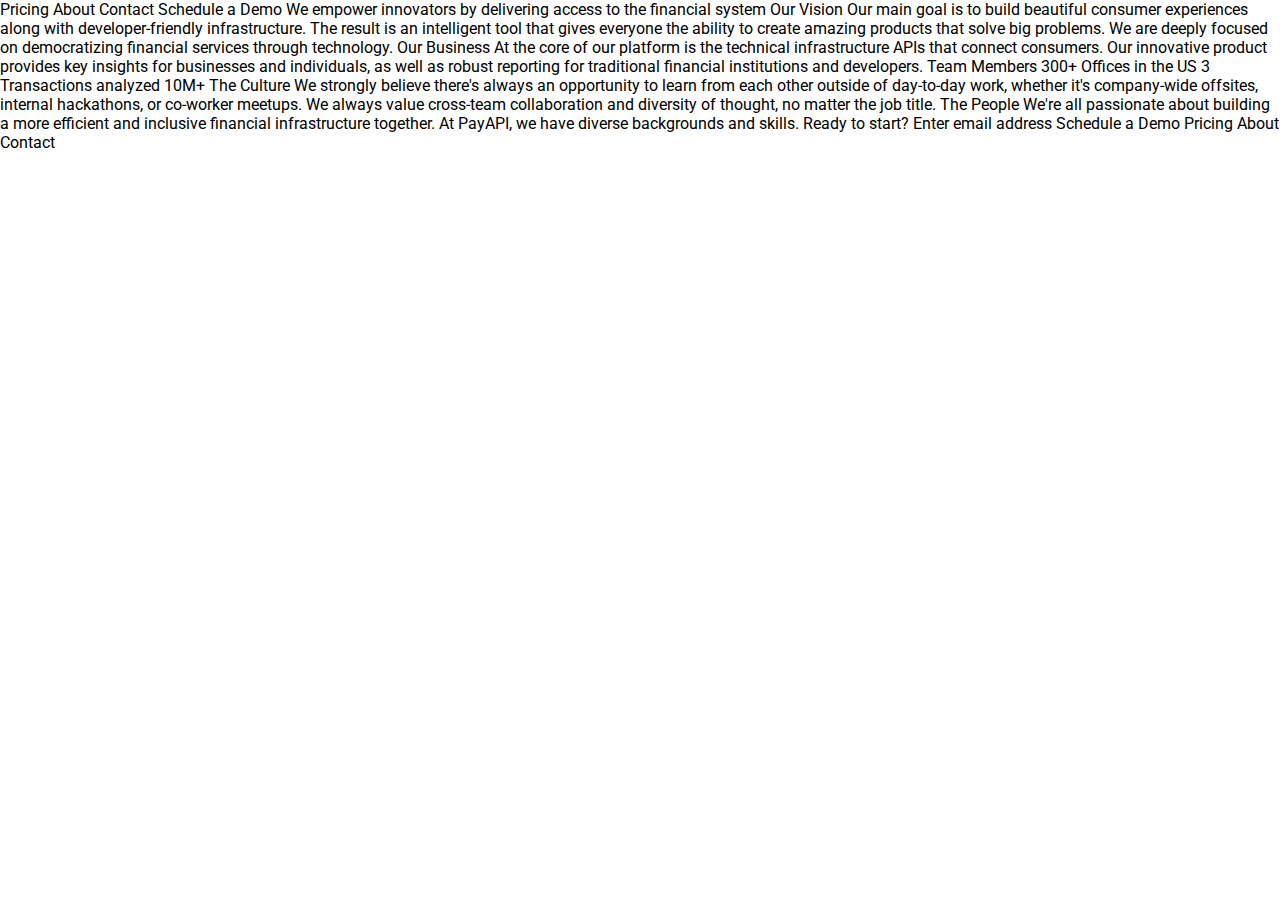
==== about.html @ fc0be500 "Initial Upload" ====
<!DOCTYPE html>
<html lang="en">
  <head>
    <meta charset="UTF-8" />
    <meta name="viewport" content="width=device-width, initial-scale=1.0" />
    <link
      rel="icon"
      type="image/png"
      sizes="32x32"
      href="assets/favicon-32x32.png"
    />
    <link rel="preconnect" href="https://fonts.googleapis.com" />
    <link rel="preconnect" href="https://fonts.gstatic.com" crossorigin />
    <link
      href="https://fonts.googleapis.com/css2?family=Roboto:wght@400;500;700&display=swap"
      rel="stylesheet"
    />
    <link rel="stylesheet" href="./styles/about.css" />
    <link rel="stylesheet" href="./styles/universal.css" />
    <title>PayAPI | About</title>
  </head>

  <body>
    Pricing About Contact Schedule a Demo We empower innovators by delivering
    access to the financial system Our Vision Our main goal is to build
    beautiful consumer experiences along with developer-friendly infrastructure.
    The result is an intelligent tool that gives everyone the ability to create
    amazing products that solve big problems. We are deeply focused on
    democratizing financial services through technology. Our Business At the
    core of our platform is the technical infrastructure APIs that connect
    consumers. Our innovative product provides key insights for businesses and
    individuals, as well as robust reporting for traditional financial
    institutions and developers. Team Members 300+ Offices in the US 3
    Transactions analyzed 10M+ The Culture We strongly believe there's always an
    opportunity to learn from each other outside of day-to-day work, whether
    it's company-wide offsites, internal hackathons, or co-worker meetups. We
    always value cross-team collaboration and diversity of thought, no matter
    the job title. The People We're all passionate about building a more
    efficient and inclusive financial infrastructure together. At PayAPI, we
    have diverse backgrounds and skills. Ready to start? Enter email address
    Schedule a Demo Pricing About Contact
  </body>
</html>
---- styles/universal.css ----
:root {
  --pink: #da6d97;
  --dark-pink: #ba4270;
  --white: #fbfcfe;
  --dark-blue: #1b262f;
  --gray-blue: #36536b;
  --light-gray: #6c8294;
}

*,
*::after,
*::before {
  box-sizing: border-box;
  padding: 0;
  margin: 0;
  font-family: "Roboto", sans-serif;
}
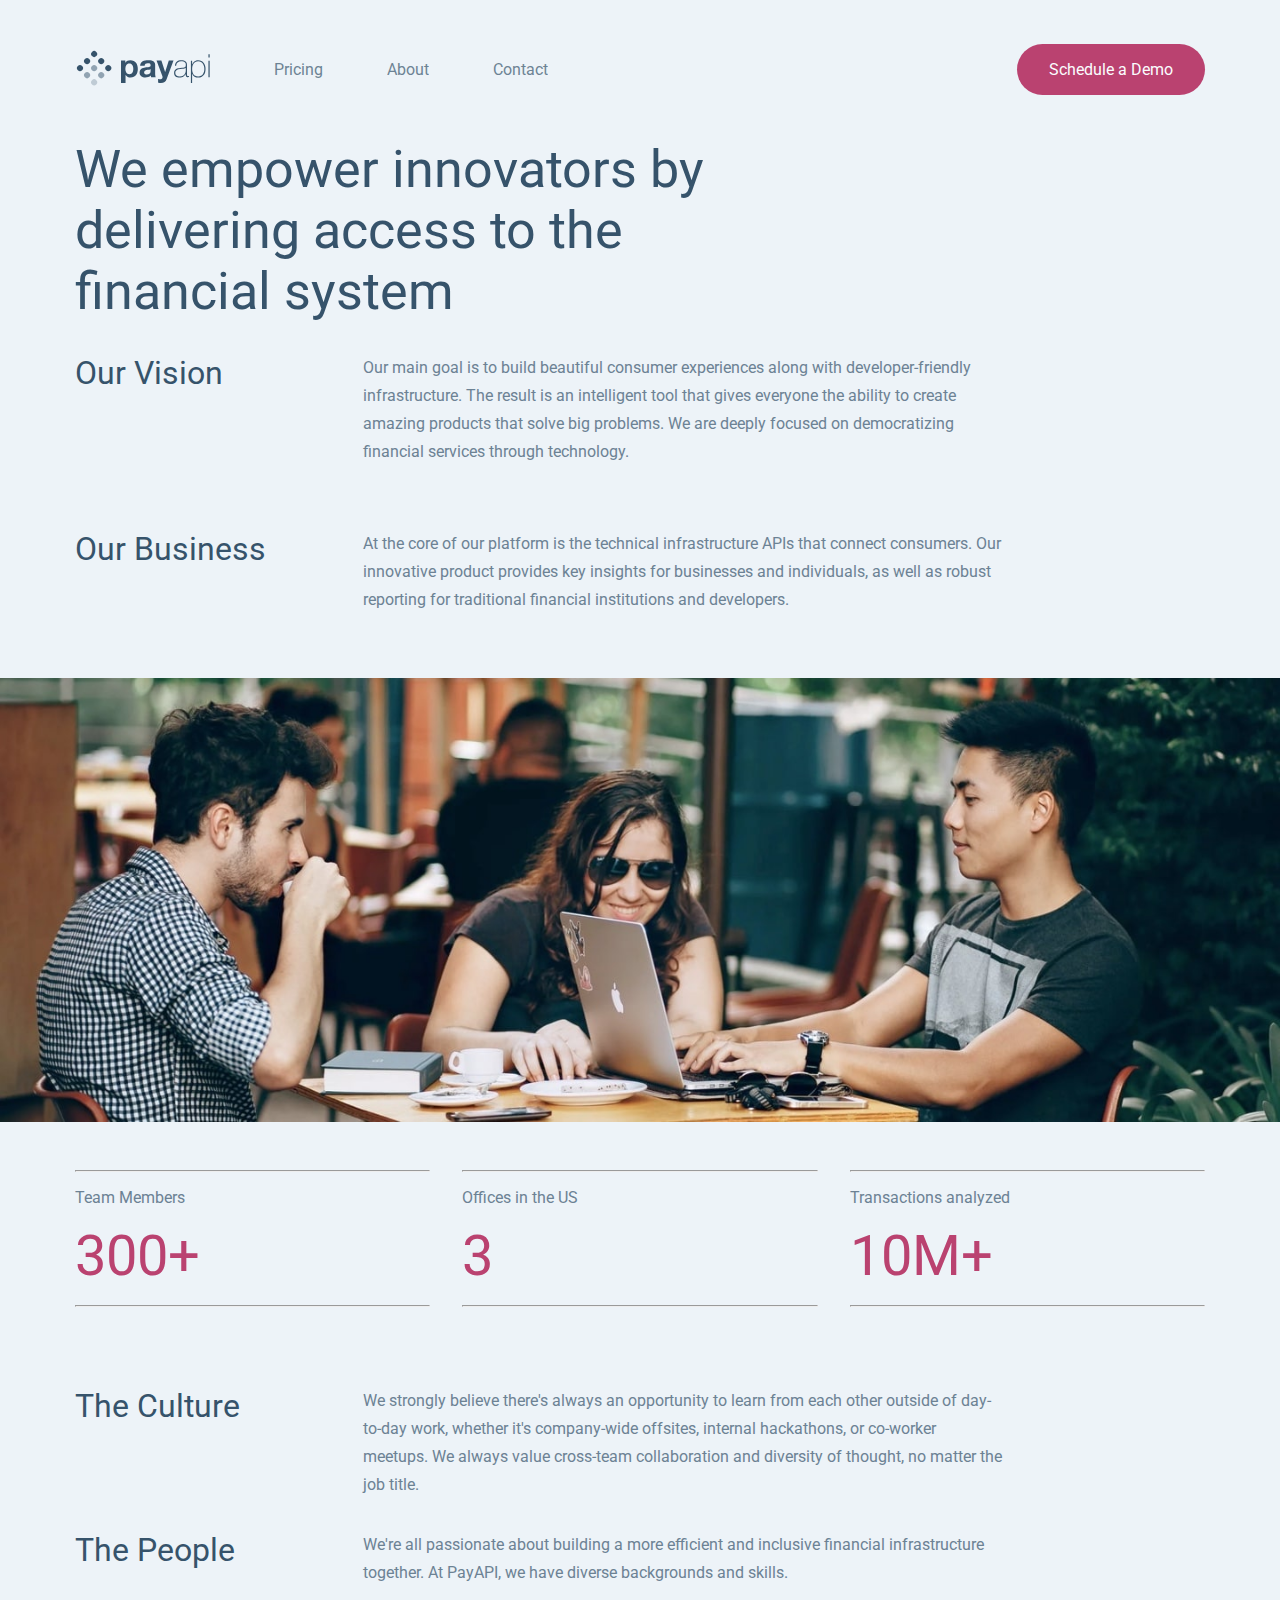
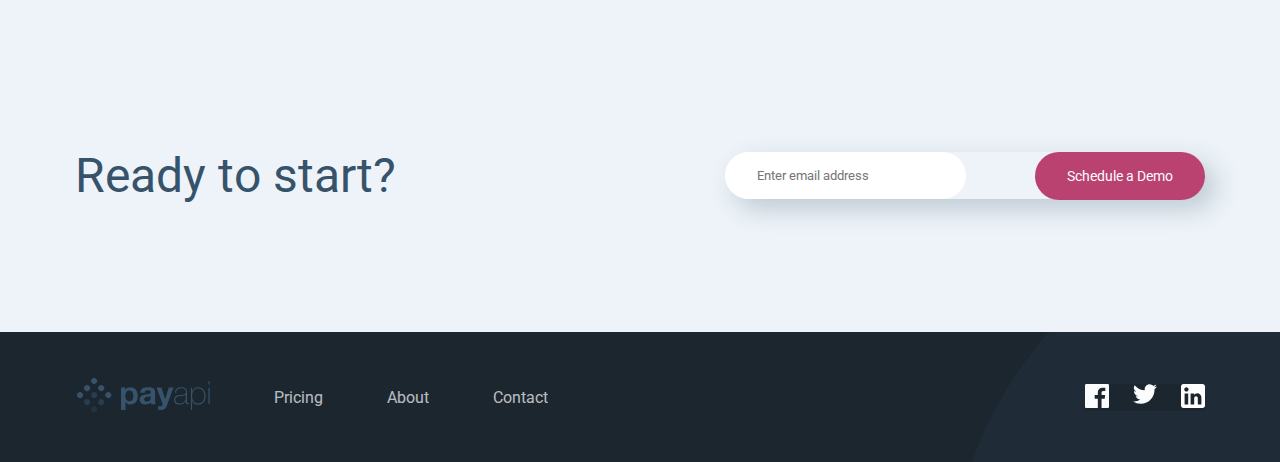
==== commit ee8bf94c: "Complete About page" ====
--- a/about.html
+++ b/about.html
@@ -21,23 +21,132 @@
   </head>
 
   <body>
-    Pricing About Contact Schedule a Demo We empower innovators by delivering
-    access to the financial system Our Vision Our main goal is to build
-    beautiful consumer experiences along with developer-friendly infrastructure.
-    The result is an intelligent tool that gives everyone the ability to create
-    amazing products that solve big problems. We are deeply focused on
-    democratizing financial services through technology. Our Business At the
-    core of our platform is the technical infrastructure APIs that connect
-    consumers. Our innovative product provides key insights for businesses and
-    individuals, as well as robust reporting for traditional financial
-    institutions and developers. Team Members 300+ Offices in the US 3
-    Transactions analyzed 10M+ The Culture We strongly believe there's always an
-    opportunity to learn from each other outside of day-to-day work, whether
-    it's company-wide offsites, internal hackathons, or co-worker meetups. We
-    always value cross-team collaboration and diversity of thought, no matter
-    the job title. The People We're all passionate about building a more
-    efficient and inclusive financial infrastructure together. At PayAPI, we
-    have diverse backgrounds and skills. Ready to start? Enter email address
-    Schedule a Demo Pricing About Contact
+    <header>
+      <nav>
+        <div class="nav--right">
+          <a href="index.html"
+            ><img src="./assets/shared/desktop/logo.svg" alt="logo"
+          /></a>
+          <ul>
+            <li><a href="pricing.html">Pricing</a></li>
+            <li><a href="about.html">About</a></li>
+            <li><a href="contact.html">Contact</a></li>
+          </ul>
+        </div>
+        <button class="nav--left">
+          <a href="schedule.html">Schedule a Demo</a>
+        </button>
+      </nav>
+    </header>
+    <main>
+      <section class="hero">
+        <h1>
+          We empower innovators by delivering access to the financial system
+        </h1>
+        <div class="hero--description">
+          <h2>Our Vision</h2>
+          <p>
+            Our main goal is to build beautiful consumer experiences along with
+            developer-friendly infrastructure. The result is an intelligent tool
+            that gives everyone the ability to create amazing products that
+            solve big problems. We are deeply focused on democratizing financial
+            services through technology.
+          </p>
+        </div>
+        <div class="hero--description">
+          <h2>Our Business</h2>
+          <p>
+            At the core of our platform is the technical infrastructure APIs
+            that connect consumers. Our innovative product provides key insights
+            for businesses and individuals, as well as robust reporting for
+            traditional financial institutions and developers.
+          </p>
+        </div>
+      </section>
+      <section class="image">
+        <img src="./assets/about/desktop/image-team-members.jpg" />
+      </section>
+      <section class="info">
+        <div class="info--numbers">
+          <div class="info--container">
+            <hr />
+            <p>Team Members</p>
+            <p class="number">300+</p>
+            <hr />
+          </div>
+          <div class="info--container">
+            <hr />
+            <p>Offices in the US</p>
+            <p class="number">3</p>
+            <hr />
+          </div>
+          <div class="info--container">
+            <hr />
+            <p>Transactions analyzed</p>
+            <p class="number">10M+</p>
+            <hr />
+          </div>
+        </div>
+        <div class="hero--description">
+          <h2>The Culture</h2>
+          <p>
+            We strongly believe there's always an opportunity to learn from each
+            other outside of day-to-day work, whether it's company-wide
+            offsites, internal hackathons, or co-worker meetups. We always value
+            cross-team collaboration and diversity of thought, no matter the job
+            title.
+          </p>
+        </div>
+        <div class="hero--description">
+          <h2>The People</h2>
+          <p>
+            We're all passionate about building a more efficient and inclusive
+            financial infrastructure together. At PayAPI, we have diverse
+            backgrounds and skills.
+          </p>
+        </div>
+      </section>
+    </main>
+
+    <section class="ready">
+      <div class="ready--content">
+        <div class="info--ready">
+          <p>Ready to start?</p>
+          <div class="info--schedule">
+            <div class="info--schedule-input">
+              <input type="email" placeholder="Enter email address" required />
+            </div>
+            <a href="schedule.html"
+              ><button class="info--schedule-button">Schedule a Demo</button></a
+            >
+          </div>
+        </div>
+      </div>
+    </section>
+    <footer>
+      <nav>
+        <div class="nav--right">
+          <a href="index.html"
+            ><img src="./assets/shared/desktop/logo.svg" alt="logo"
+          /></a>
+          <ul>
+            <li><a href="pricing.html">Pricing</a></li>
+            <li><a href="about.html">About</a></li>
+            <li><a href="contact.html">Contact</a></li>
+          </ul>
+        </div>
+        <button class="footer--nav-left">
+          <a href="" target="_blank"
+            ><img src="./assets/shared/desktop/facebook.svg"
+          /></a>
+          <a href="" target="_blank"
+            ><img src="./assets/shared/desktop/twitter.svg"
+          /></a>
+          <a href="" target="_blank"
+            ><img src="./assets/shared/desktop/linkedin.svg"
+          /></a>
+        </button>
+      </nav>
+    </footer>
   </body>
 </html>
--- a/styles/about.css
+++ b/styles/about.css
@@ -0,0 +1,89 @@
+main {
+  display: flex;
+  flex-direction: column;
+  align-items: center;
+  justify-content: center;
+}
+
+.hero {
+  width: 1130px;
+  display: flex;
+  flex-direction: column;
+  justify-content: center;
+  padding-top: 2.75rem;
+  gap: 2rem;
+  margin-bottom: 2rem;
+}
+
+.hero > h1 {
+  align-self: flex-start;
+  width: 40rem;
+  font-size: 3.25rem;
+  font-weight: 400;
+  color: var(--gray-blue);
+}
+
+.hero--description {
+  display: flex;
+  align-items: center;
+  margin-bottom: 2rem;
+}
+
+.hero--description > h2 {
+  width: 18rem;
+  font-weight: 400;
+  font-size: 2rem;
+  color: var(--gray-blue);
+  align-self: flex-start;
+}
+
+.hero--description > p {
+  width: 40rem;
+  line-height: 1.75rem;
+}
+
+.image {
+  width: 100%;
+}
+
+.image > img {
+  width: 100%;
+}
+
+.info {
+  width: 1130px;
+  display: flex;
+  flex-direction: column;
+  justify-content: center;
+  padding-top: 2.75rem;
+}
+
+.info--numbers {
+  display: flex;
+  align-items: center;
+  justify-content: space-between;
+  gap: 2rem;
+  margin-bottom: 5rem;
+}
+
+.info--container {
+  display: flex;
+  flex-direction: column;
+  gap: 1rem;
+  flex: 1;
+}
+
+.info--container > .number {
+  color: var(--dark-pink);
+  font-size: 3.5rem;
+}
+
+.ready {
+  display: flex;
+  align-items: center;
+  justify-content: center;
+}
+
+.ready--content {
+  width: 1130px;
+}
--- a/styles/universal.css
+++ b/styles/universal.css
@@ -15,3 +15,127 @@
   margin: 0;
   font-family: "Roboto", sans-serif;
 }
+
+body {
+  color: var(--light-gray);
+  background-color: #edf3f8;
+}
+
+header {
+  display: flex;
+  flex-direction: column;
+  align-items: center;
+  justify-content: space-between;
+}
+
+nav {
+  display: flex;
+  width: 100%;
+  justify-content: space-between;
+  width: 100%;
+  max-width: 1130px;
+  align-items: center;
+  color: var(--gray-blue);
+  padding-top: 2.75rem;
+}
+
+nav a {
+  color: inherit;
+  text-decoration: none;
+}
+
+nav > .nav--right > ul > li {
+  opacity: 70%;
+}
+
+.nav--right {
+  display: flex;
+  align-items: center;
+  justify-content: center;
+  gap: 4rem;
+}
+
+.nav--right > ul {
+  display: flex;
+  list-style-type: none;
+  gap: 4rem;
+}
+
+.nav--left {
+  border: 0;
+  background-color: var(--dark-pink);
+  color: var(--white);
+  padding: 1rem 2rem;
+  border-radius: 2rem;
+  font-size: 1rem;
+}
+
+.info--ready {
+  display: flex;
+  align-items: center;
+  justify-content: space-between;
+  margin: 8rem 0;
+}
+
+.info--ready > p {
+  font-size: 3rem;
+  font-weight: 400;
+  color: var(--gray-blue);
+}
+
+.info--schedule {
+  width: 30rem;
+}
+
+.info--schedule {
+  display: flex;
+  box-shadow: 10px 10px 25px rgba(54, 83, 107, 0.25);
+  position: relative;
+  right: 0;
+  border-radius: 2rem;
+}
+
+.info--schedule-input > input {
+  outline: 0;
+  width: 100%;
+  color: var(--gray-blue);
+}
+
+.info--schedule-input > input,
+.info--schedule-button {
+  border: 0;
+  padding: 1rem 2rem;
+  border-radius: 2rem;
+}
+
+.info--schedule-button {
+  position: absolute;
+  right: 0;
+  background-color: var(--dark-pink);
+  color: var(--white);
+  font-size: 14px;
+  cursor: pointer;
+}
+
+footer {
+  background-color: var(--dark-blue);
+  background-image: url(../assets/shared/desktop/bg-pattern-circle.svg);
+  background-repeat: no-repeat;
+  background-position: calc(50% + 700px) 20%;
+  display: flex;
+  align-items: center;
+  justify-content: center;
+  color: var(--white);
+  padding-bottom: 2.75rem;
+}
+
+footer .nav--right {
+  color: var(--white);
+}
+
+.footer--nav-left {
+  border: 0;
+  background-color: var(--dark-blue);
+  display: flex;
+  gap: 1.5rem;
+}
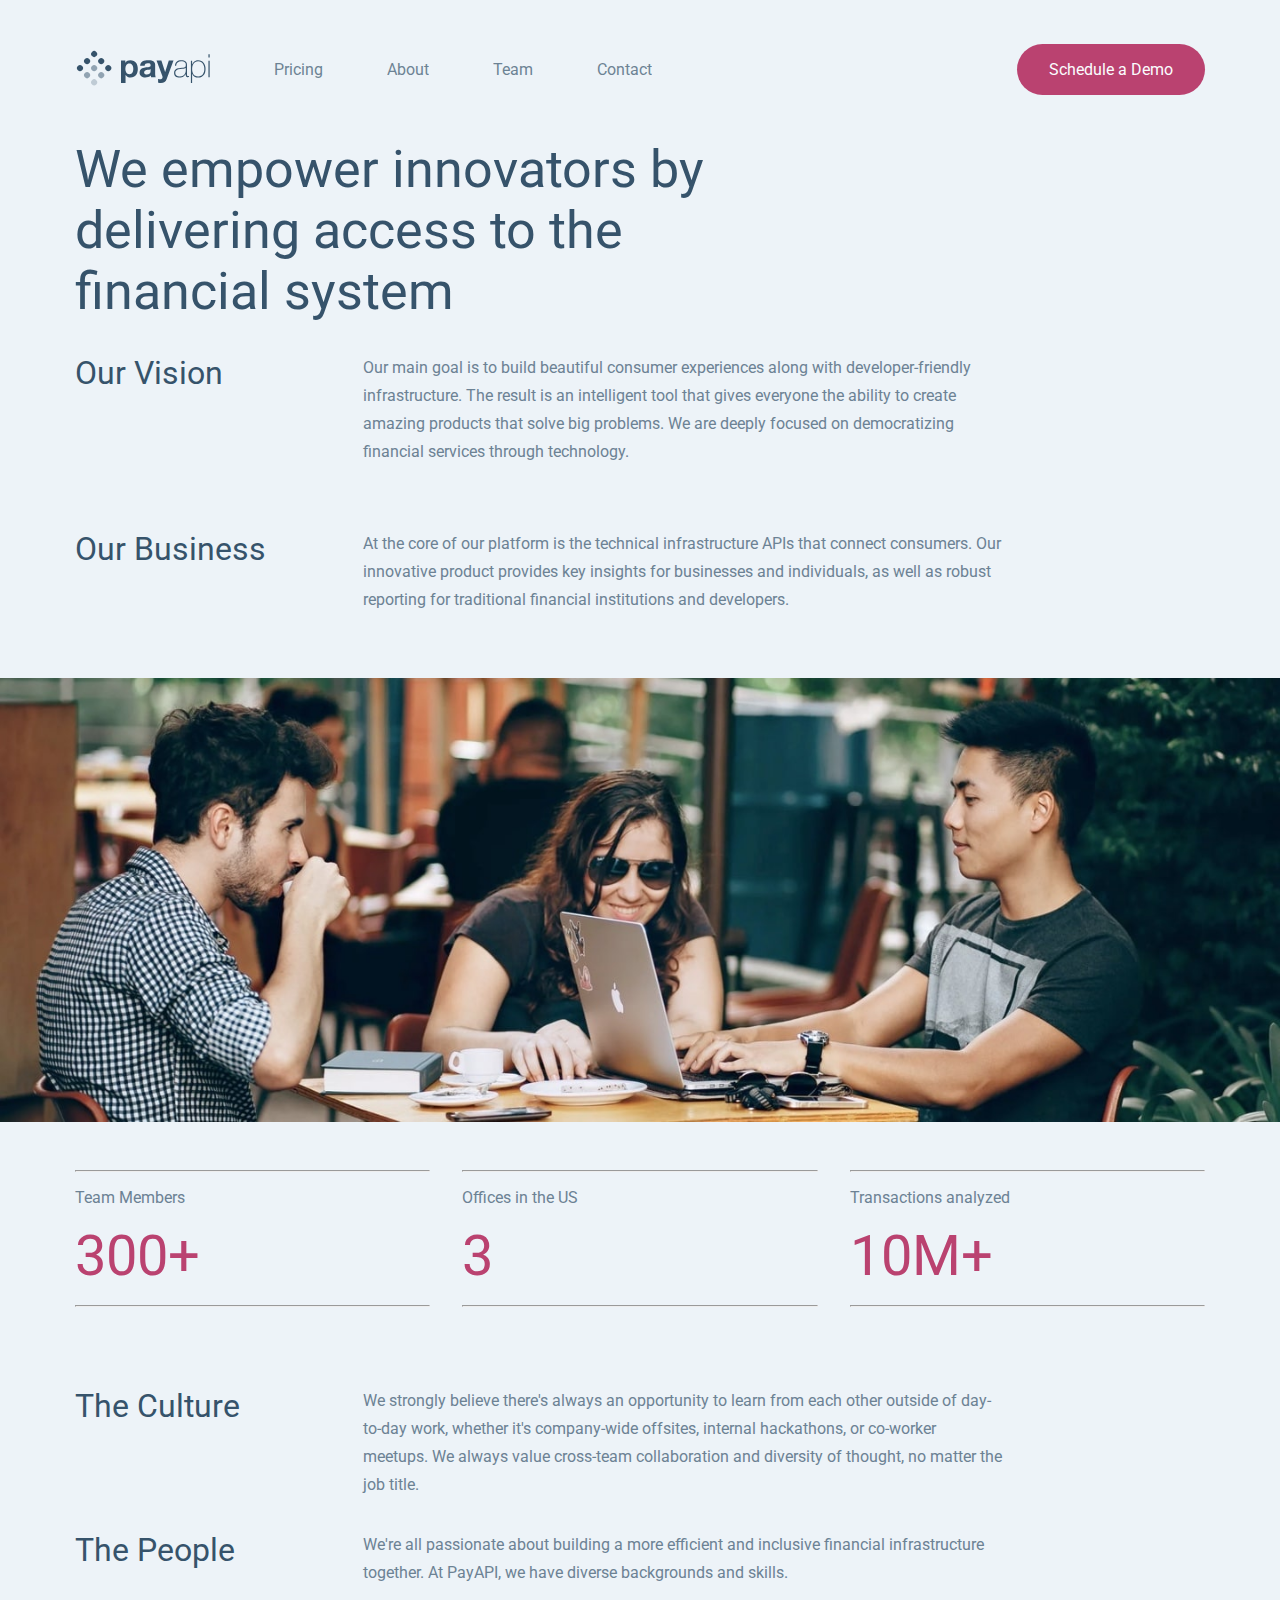
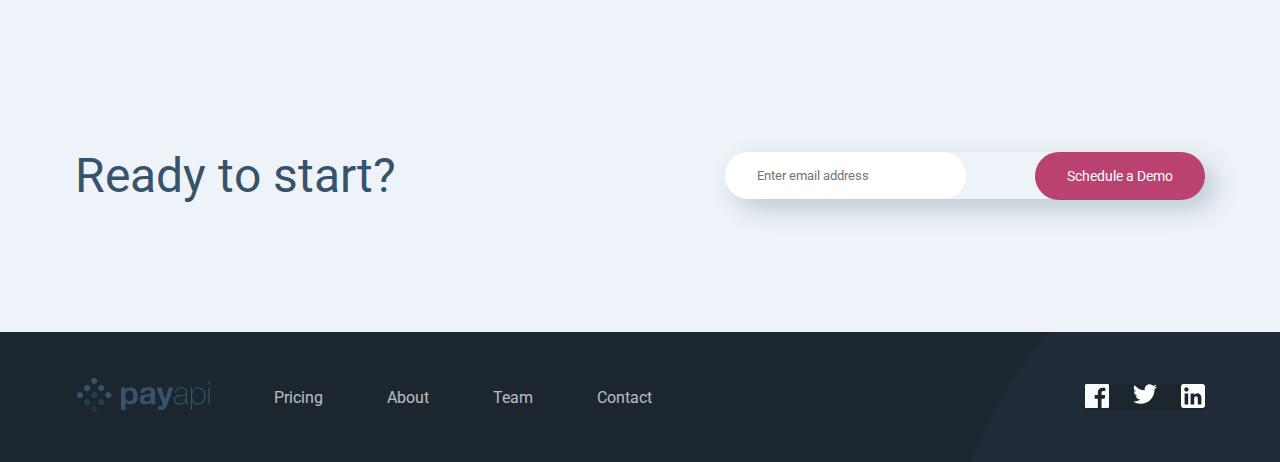
==== commit a3234721: "Remove schedule.html and add team.html" ====
--- a/about.html
+++ b/about.html
@@ -30,11 +30,12 @@
           <ul>
             <li><a href="pricing.html">Pricing</a></li>
             <li><a href="about.html">About</a></li>
+            <li><a href="team.html">Team</a></li>
             <li><a href="contact.html">Contact</a></li>
           </ul>
         </div>
         <button class="nav--left">
-          <a href="schedule.html">Schedule a Demo</a>
+          <a href="">Schedule a Demo</a>
         </button>
       </nav>
     </header>
@@ -116,7 +117,7 @@
             <div class="info--schedule-input">
               <input type="email" placeholder="Enter email address" required />
             </div>
-            <a href="schedule.html"
+            <a href=""
               ><button class="info--schedule-button">Schedule a Demo</button></a
             >
           </div>
@@ -132,6 +133,7 @@
           <ul>
             <li><a href="pricing.html">Pricing</a></li>
             <li><a href="about.html">About</a></li>
+            <li><a href="team.html">Team</a></li>
             <li><a href="contact.html">Contact</a></li>
           </ul>
         </div>
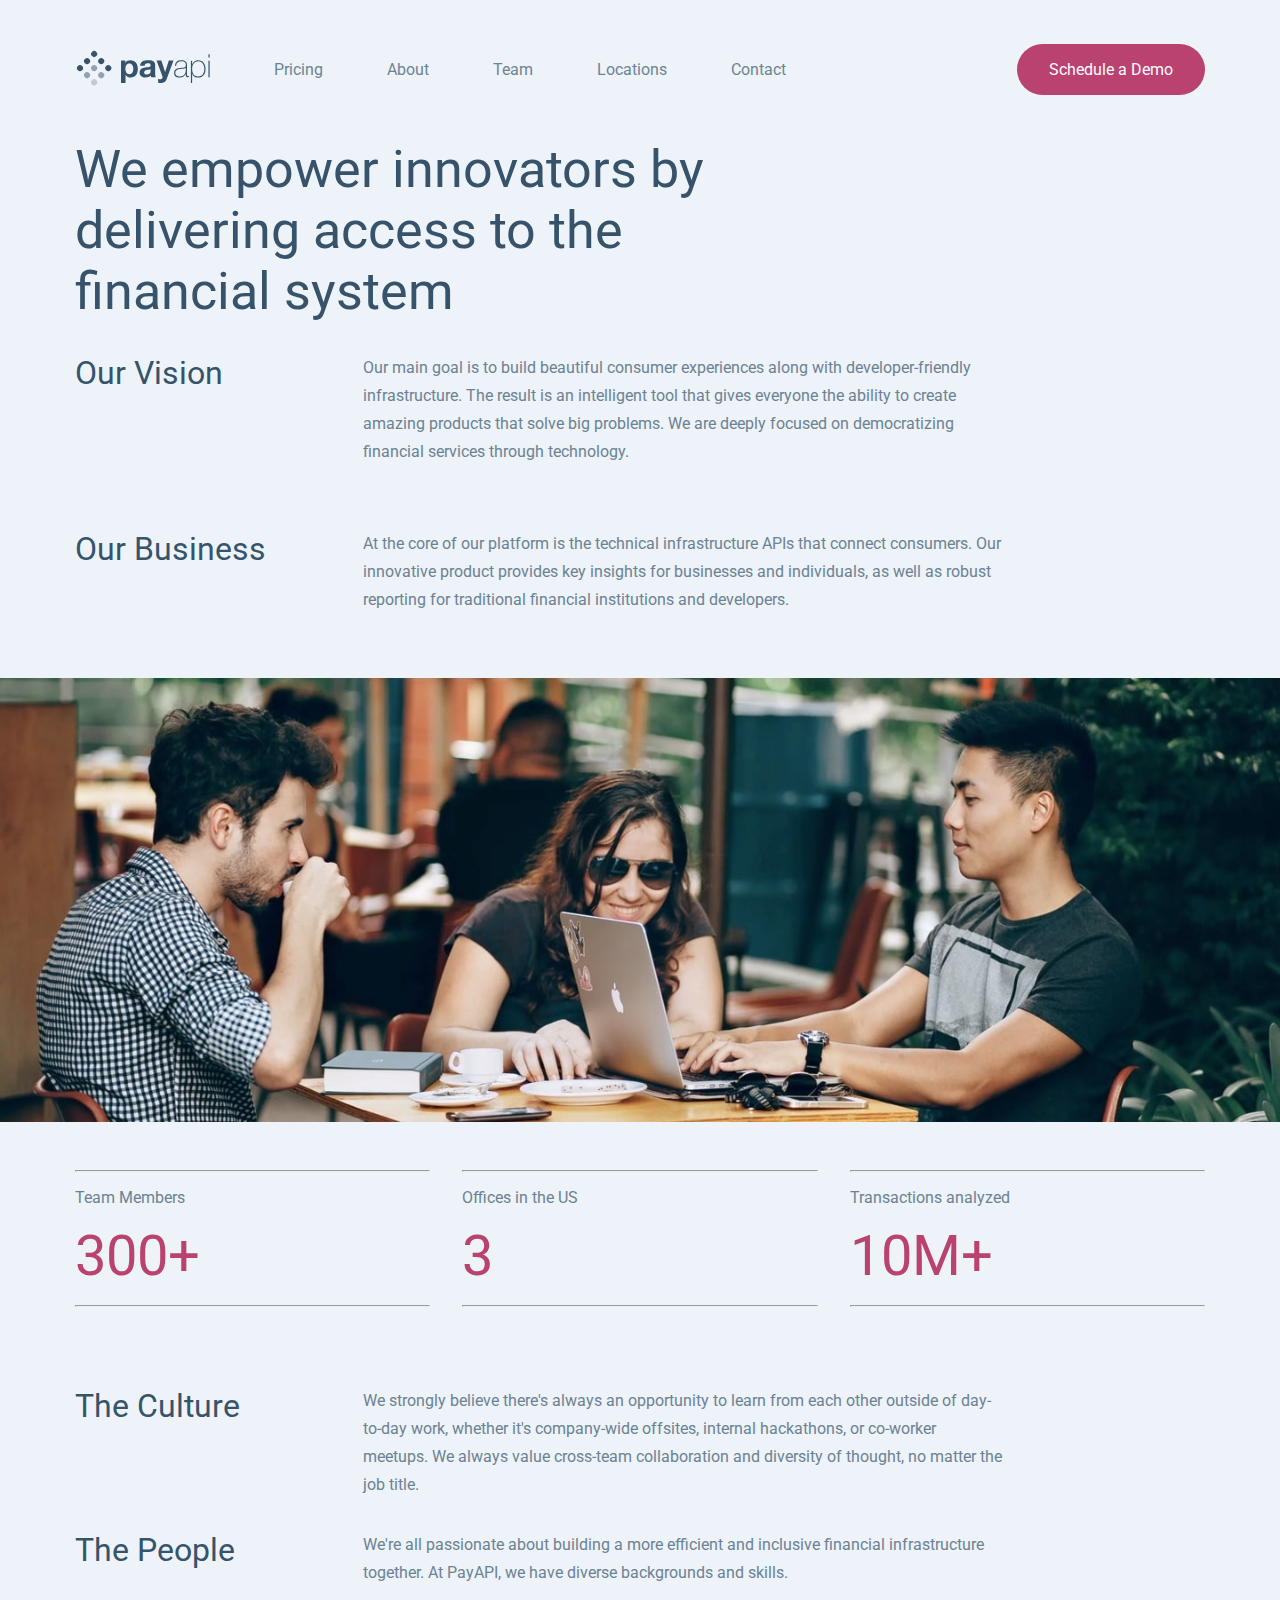
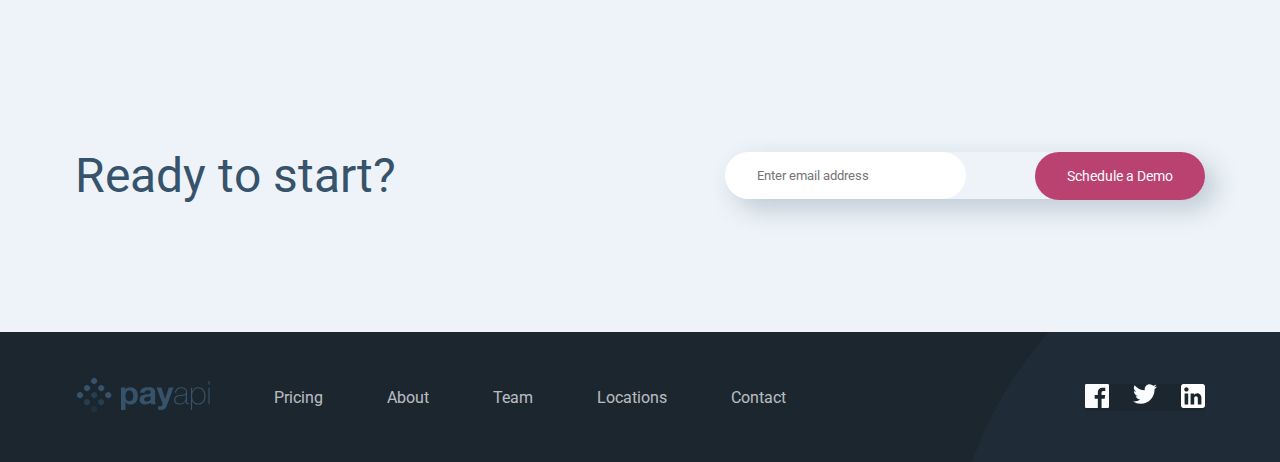
==== commit c99bc665: "Complete Locations page" ====
--- a/about.html
+++ b/about.html
@@ -31,6 +31,7 @@
             <li><a href="pricing.html">Pricing</a></li>
             <li><a href="about.html">About</a></li>
             <li><a href="team.html">Team</a></li>
+            <li><a href="locations.html">Locations</a></li>
             <li><a href="contact.html">Contact</a></li>
           </ul>
         </div>
@@ -134,6 +135,7 @@
             <li><a href="pricing.html">Pricing</a></li>
             <li><a href="about.html">About</a></li>
             <li><a href="team.html">Team</a></li>
+            <li><a href="locations.html">Locations</a></li>
             <li><a href="contact.html">Contact</a></li>
           </ul>
         </div>
